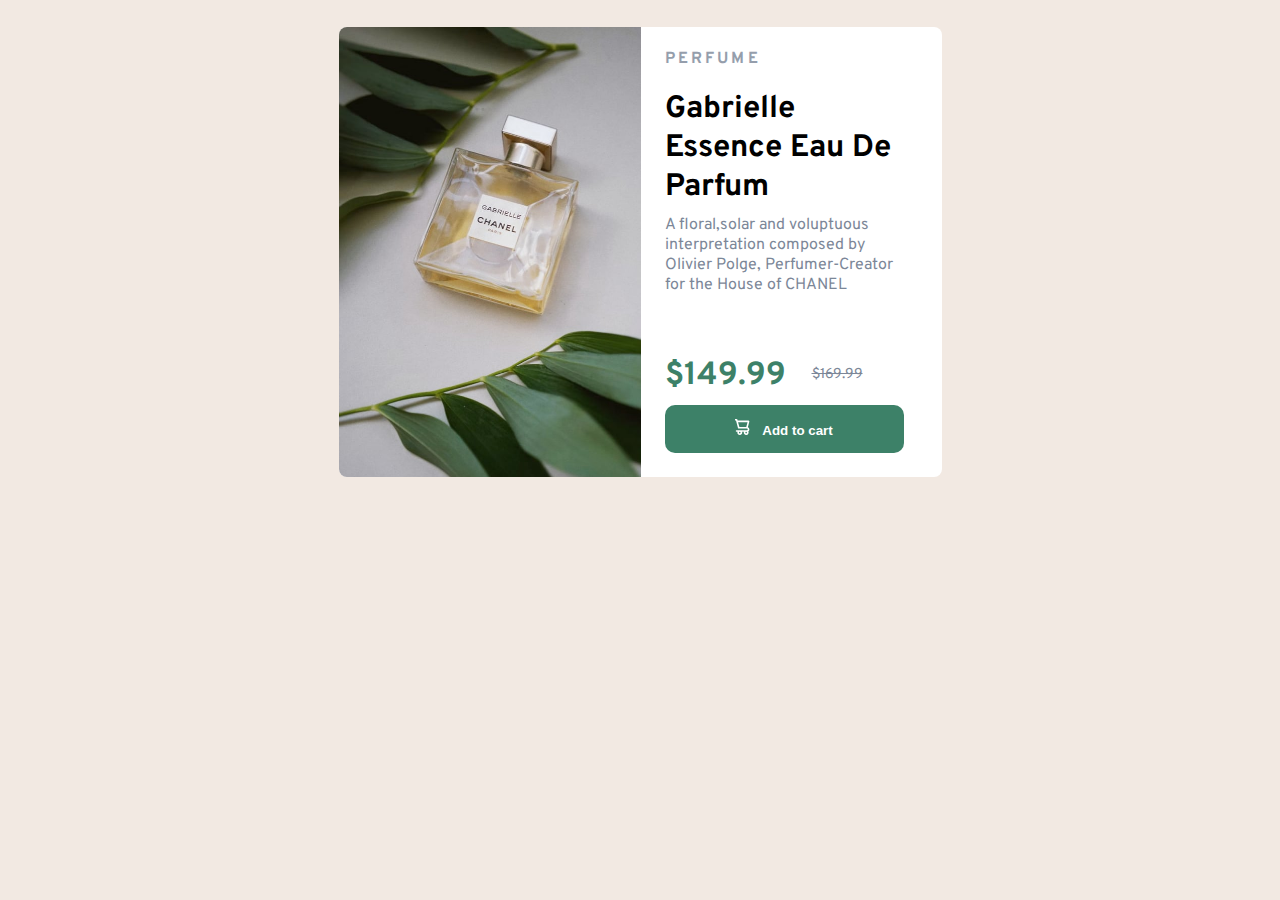
==== html/index.html @ 8795ed61 "First Commit" ====
<!DOCTYPE html>
<html lang="en">
<head>
  <meta charset="UTF-8">
  <meta name="viewport" content="width=device-width, initial-scale=1.0"> <!-- displays site properly based on user's device -->

  <link rel="icon" type="image/png" sizes="32x32" href="./images/favicon-32x32.png">
  
  <title>Frontend Mentor | Product preview card component</title>
  <!-- CSS only -->
<link href="https://cdn.jsdelivr.net/npm/bootstrap@5.2.0-beta1/dist/css/bootstrap.min.css" rel="stylesheet" integrity="sha384-0evHe/X+R7YkIZDRvuzKMRqM+OrBnVFBL6DOitfPri4tjfHxaWutUpFmBp4vmVor" crossorigin="anonymous">
  <!-- Feel free to remove these styles or customise in your own stylesheet 👍 -->
  <link rel="stylesheet" href="../css/styles.css">
</head>
    <body>
      <div class="card">
        <section class="section1">
        <div class="img-perfum">
        </div>
      </section>
      <section class="section2">
        <div class="content">
        <div class="text">
          <h2>PERFUME</h2>
          <h1> Gabrielle Essence Eau De Parfum</h1>
          <p> A floral,solar and voluptuous interpretation composed by Olivier Polge, Perfumer-Creator for the House of CHANEL</p>
        </div>
        <div class="prices">
          <span id="new-price"">$149.99</span> 
          <span id="old-price" >$169.99</span>
        </div>
        <div class="button-buy">
        <button> <img src="/images/icon-cart.svg" alt="cart" class="cart">Add to cart</button>
      </div>
      </div>
    </section>
      </div>
    </body>
</html>
---- css/styles.css ----
@import url("https://fonts.googleapis.com/css2?family=Overpass:wght@400;700&display=swap");

html {
  background-color: #f2e9e2;
  margin: 0;
  padding: 0;
}
body {
  font-family: "Overpass", sans-serif;
  box-sizing: border-box;
  background-color: #f2e9e2;
}
.card {
  max-width: 373px;
  max-height: 667px;
  margin: 27px auto;
  border-radius: 8px;
  box-sizing: border-box;
  background-color: hsl(0, 0%, 100%);
}
.img-perfum {
  background-image: url("/images/image-product-mobile.jpg");
  background-size: cover;
  width: 347px;
  height: 242px;
  margin: 27px auto 24px;
  border-radius: 10px;
}
.content {
  margin-left: 24px;
}
.text h2 {
  font-size: 1em;
  letter-spacing: 0.2rem;
  color: hsl(217, 12%, 63%);
}
h1 {
  font-size: 1.94em;

  font-weight: 700;
  max-width: 257px;
  max-height: 55px;
  margin-bottom: 26px;
}
.text p {
  color: hsl(217, 12%, 63%);
  font-size: 0.9em;
  width: 287px;
  height: 55px;
  margin-bottom: 56px;
}
.prices {
  display: flex;
  width: 196px;
  height: 25px;
  margin-bottom: 24px;
}
#new-price {
  color: #3d8168;
  font-weight: 700;
  font-size: 1.6em;
}
#old-price {
  text-decoration: line-through;
  color: hsl(216, 12%, 54%);
  font-size: 0.9em;
  margin-left: 26px;
  margin-top: 9px;
}
.button-buy {
  display: flex;
  padding: 0;
  margin: 0;
}
button img {
  margin-right: 12px;
}
button {
  width: 294px;
  height: 48px;
  background-color: #3d8168;
  margin-bottom: 28px;
  color: white;
  font-weight: 700;
  border-radius: 10px;
  border: none;
}
button:hover{
  background-color:#1d4134 ;
}

@media screen and (min-width: 1200px) {
  .card {
    overflow: hidden;
    max-width: 603px;
    max-height: 450px;
    display: grid;
    grid-template-columns: 1fr 1fr;
  }
  .img-perfum {
    background-image: url("/images/image-product-desktop.jpg");
    height: 450px;
    width: 302px;
    background-size: cover;
    margin-left: 0;
    margin-top: 0;
    border-radius: 0;
  }
  .content {
    width: 239px;
    height: 450px;
  }
  .text {
    margin: 22px auto;
  }
  .content h1 {
    width: 239px;
    height: 93px;
    margin-bottom: 27px;
  }
  .content p {
    font-size: 1em;
    color: hsl(216, 12%, 54%);
    width: 239px;
    height: 85px;
    margin-top: 70px;
  }
  .prices #new-price {
    font-size: 2em;
  }
}
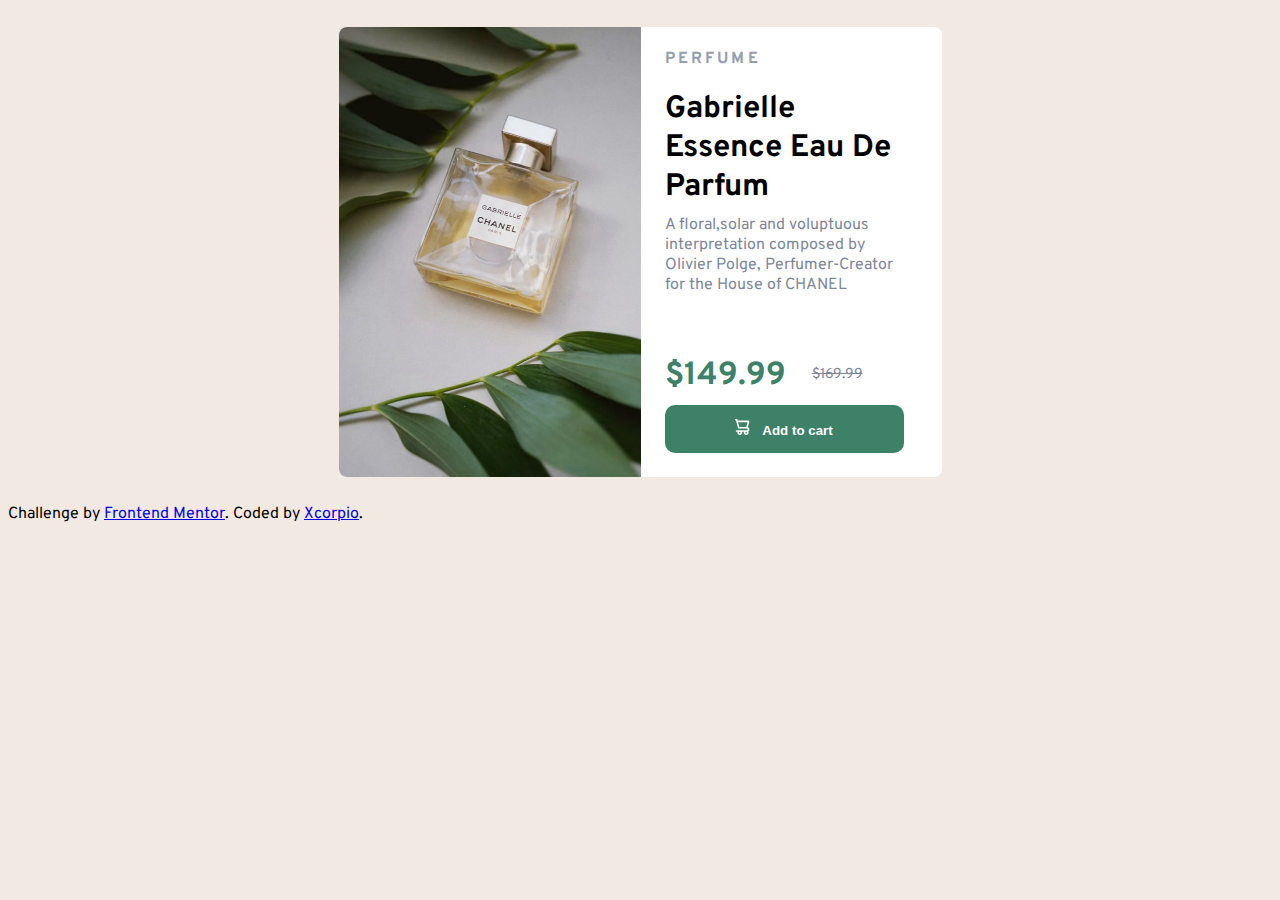
==== commit cd5e3324: "Update index.html" ====
--- a/html/index.html
+++ b/html/index.html
@@ -36,4 +36,10 @@
     </section>
       </div>
     </body>
-</html>+    <footer>
+      <p class="attribution">
+        Challenge by <a href="https://www.frontendmentor.io?ref=challenge" target="_blank">Frontend Mentor</a>.
+        Coded by <a href="#">Xcorpio</a>.
+      </p>
+    </footer>
+</html>
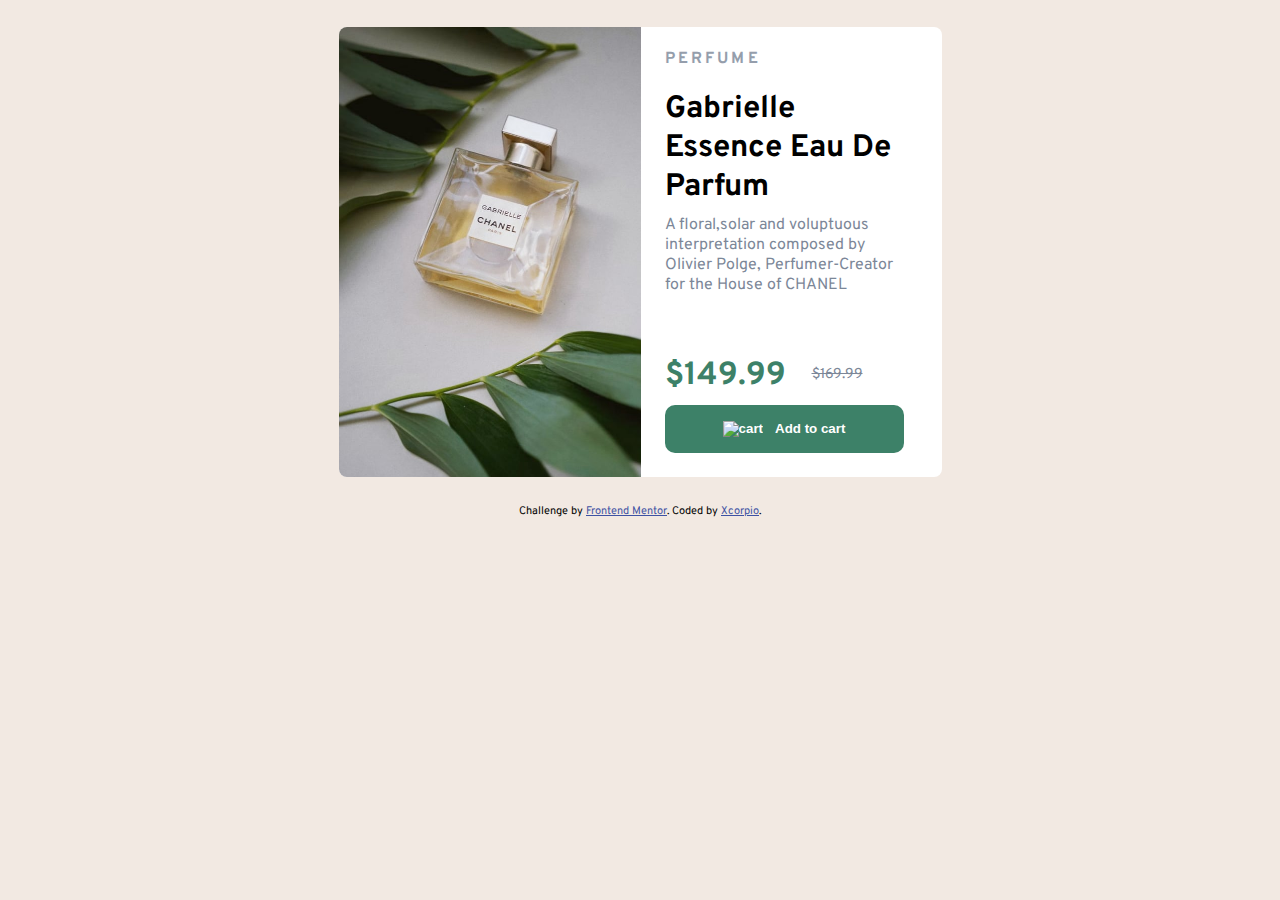
==== commit bd435c9e: "Update index.html" ====
--- a/html/index.html
+++ b/html/index.html
@@ -30,7 +30,7 @@
           <span id="old-price" >$169.99</span>
         </div>
         <div class="button-buy">
-        <button> <img src="/images/icon-cart.svg" alt="cart" class="cart">Add to cart</button>
+        <button> <img src="images/icon-cart.svg" alt="cart" class="cart">Add to cart</button>
       </div>
       </div>
     </section>
--- a/css/styles.css
+++ b/css/styles.css
@@ -88,6 +88,12 @@
 button:hover{
   background-color:#1d4134 ;
 }
+.attribution { 
+    font-size: 11px; text-align: center;
+}
+.attribution a {
+     color: hsl(228, 45%, 44%);
+}
 
 @media screen and (min-width: 1200px) {
   .card {
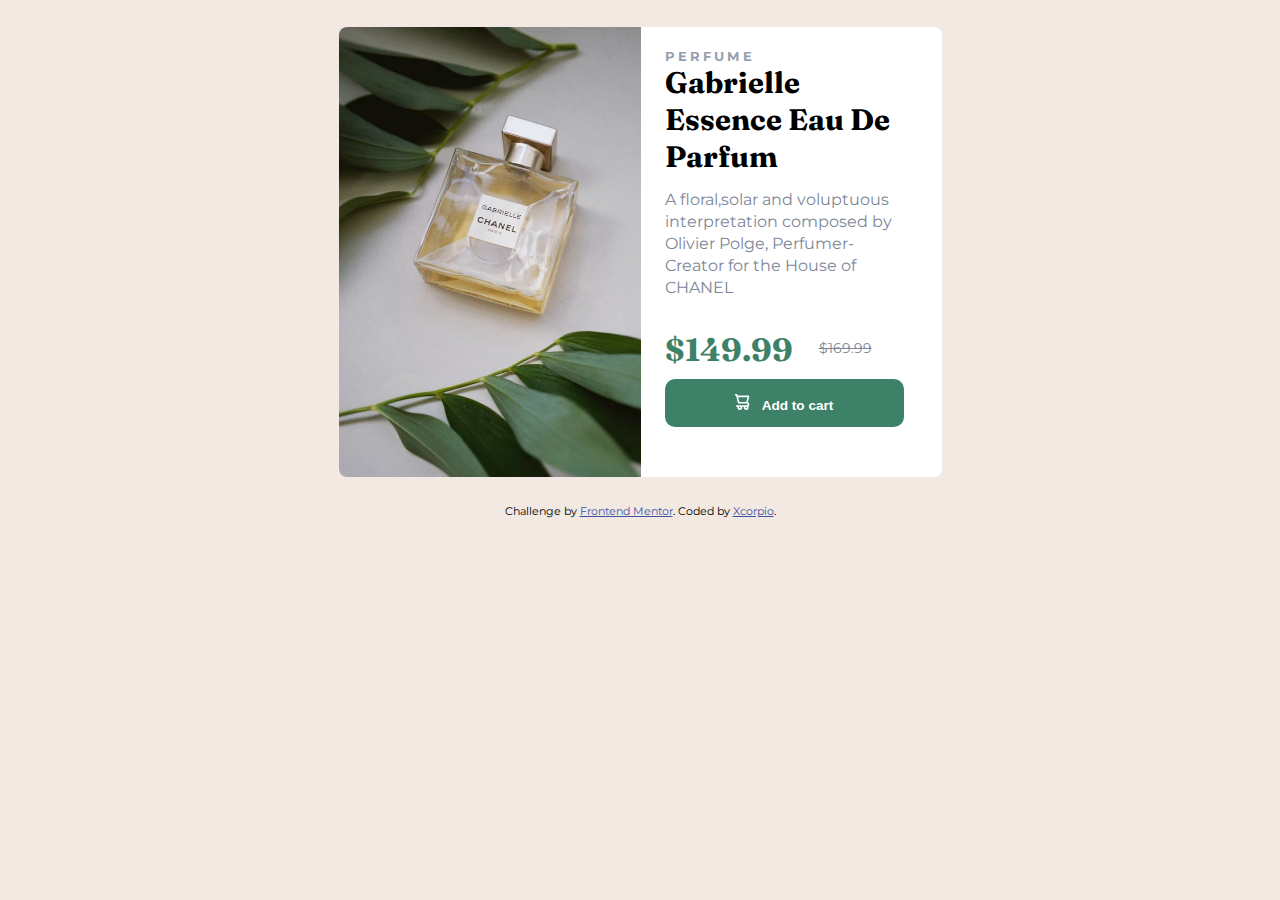
==== commit c3667bef: "Fix errors in text" ====
--- a/html/index.html
+++ b/html/index.html
@@ -30,7 +30,7 @@
           <span id="old-price" >$169.99</span>
         </div>
         <div class="button-buy">
-        <button> <img src="images/icon-cart.svg" alt="cart" class="cart">Add to cart</button>
+        <button> <img src="../images/icon-cart.svg" alt="cart" class="cart">Add to cart</button>
       </div>
       </div>
     </section>
--- a/css/styles.css
+++ b/css/styles.css
@@ -1,13 +1,16 @@
-@import url("https://fonts.googleapis.com/css2?family=Overpass:wght@400;700&display=swap");
-
+@import url('https://fonts.googleapis.com/css2?family=Montserrat:wght@500;700&display=swap');
+@import url('https://fonts.googleapis.com/css2?family=Fraunces:opsz,wght@9..144,700&display=swap');
+*{
+  margin: 0;
+  padding: 0;
+  box-sizing: border-box;
+}
 html {
   background-color: #f2e9e2;
-  margin: 0;
-  padding: 0;
+  
 }
 body {
-  font-family: "Overpass", sans-serif;
-  box-sizing: border-box;
+  font-family: 'Montserrat', sans-serif;
   background-color: #f2e9e2;
 }
 .card {
@@ -17,45 +20,49 @@
   border-radius: 8px;
   box-sizing: border-box;
   background-color: hsl(0, 0%, 100%);
+  overflow: hidden;
 }
 .img-perfum {
-  background-image: url("/images/image-product-mobile.jpg");
+  background-image: url("../images/image-product-mobile.jpg");
   background-size: cover;
-  width: 347px;
+  width: 373px;
   height: 242px;
-  margin: 27px auto 24px;
-  border-radius: 10px;
+  border-radius: 10px 0 0;
+  margin-bottom:25px ;
 }
 .content {
   margin-left: 24px;
 }
 .text h2 {
-  font-size: 1em;
+  font-size: 0.80em;
   letter-spacing: 0.2rem;
   color: hsl(217, 12%, 63%);
 }
 h1 {
-  font-size: 1.94em;
-
+  font-family: 'Fraunces', serif;
+  font-size: 1.85em;
   font-weight: 700;
   max-width: 257px;
   max-height: 55px;
-  margin-bottom: 26px;
+  margin-bottom: 28px;
 }
 .text p {
   color: hsl(217, 12%, 63%);
-  font-size: 0.9em;
+  font-size: 0.80em;
+  line-height: 22px;
   width: 287px;
   height: 55px;
   margin-bottom: 56px;
 }
 .prices {
+
   display: flex;
   width: 196px;
   height: 25px;
   margin-bottom: 24px;
 }
 #new-price {
+  font-family: 'Fraunces', serif;
   color: #3d8168;
   font-weight: 700;
   font-size: 1.6em;
@@ -82,6 +89,7 @@
   margin-bottom: 28px;
   color: white;
   font-weight: 700;
+  font-size: 0.85em;
   border-radius: 10px;
   border: none;
 }
@@ -104,7 +112,7 @@
     grid-template-columns: 1fr 1fr;
   }
   .img-perfum {
-    background-image: url("/images/image-product-desktop.jpg");
+    background-image: url("../images/image-product-desktop.jpg");
     height: 450px;
     width: 302px;
     background-size: cover;
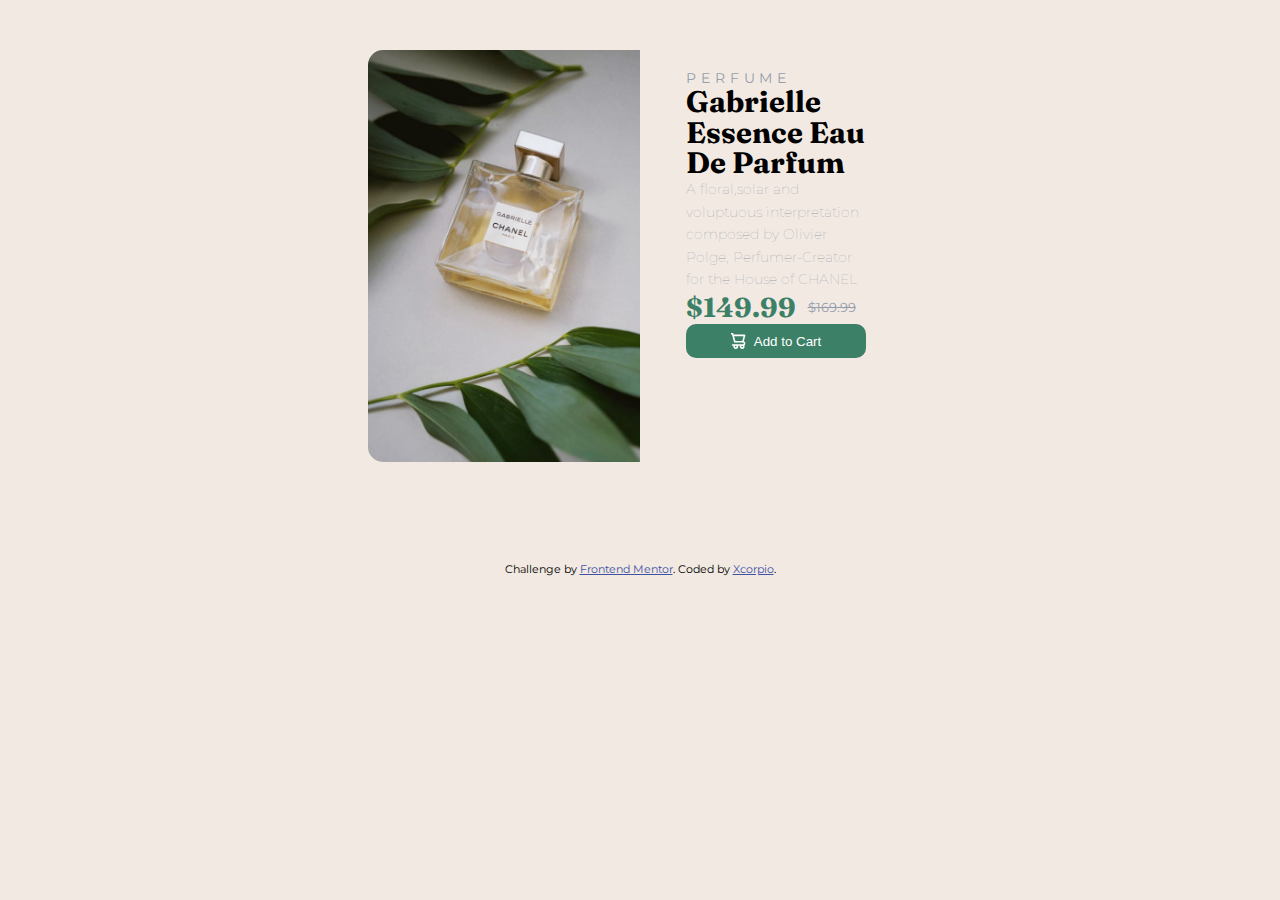
==== commit bdfed902: "Edito texto para ver mejora" ====
--- a/html/index.html
+++ b/html/index.html
@@ -13,7 +13,43 @@
   <link rel="stylesheet" href="../css/styles.css">
 </head>
     <body>
-      <div class="card">
+        <section class="section">
+          <article class="card">
+            <div class="img-container">
+              <picture>
+                <source srcset="../images/image-product-mobile.jpg" media="(max-width: 562px)">
+                <source srcset="../images/image-product-desktop.jpg" media="(min-width: 563px)">
+                <img class="card__img" src="../images/image-product-mobile.jpg" alt="Image parfum mobile">
+              </picture>
+            </div>
+            <div class="description-container">
+              <p class="card__footer-image">PERFUME</p>
+              <h1>Gabrielle Essence Eau De Parfum</h1>
+              <p class="card__description">A floral,solar and voluptuous interpretation composed by Olivier Polge, Perfumer-Creator for the House of CHANEL</p>
+              <div class="price-container">
+                <p class="card__new-price">$149.99</p>
+                <p class="card__old-price">$169.99</p>             
+              </div>
+              <button class="card__btn"> <img src="../images//icon-cart.svg" alt="icon cart">Add to Cart </button>
+            </div>
+          </article>
+        </section>
+
+
+      
+    </body>
+    <footer>
+      <p class="attribution">
+        Challenge by <a href="https://www.frontendmentor.io?ref=challenge" target="_blank">Frontend Mentor</a>.
+        Coded by <a href="https://github.com/MiguelLedesmaC">Xcorpio</a>.
+      </p>
+    </footer>
+</html>
+
+
+<!-- Inicios de programación
+  
+  <div class="card">
         <section class="section1">
         <div class="img-perfum">
         </div>
@@ -34,12 +70,4 @@
       </div>
       </div>
     </section>
-      </div>
-    </body>
-    <footer>
-      <p class="attribution">
-        Challenge by <a href="https://www.frontendmentor.io?ref=challenge" target="_blank">Frontend Mentor</a>.
-        Coded by <a href="#">Xcorpio</a>.
-      </p>
-    </footer>
-</html>
+      </div> -->--- a/css/styles.css
+++ b/css/styles.css
@@ -1,5 +1,6 @@
 @import url('https://fonts.googleapis.com/css2?family=Montserrat:wght@500;700&display=swap');
 @import url('https://fonts.googleapis.com/css2?family=Fraunces:opsz,wght@9..144,700&display=swap');
+/* Codigo nuevo 6 meses después */
 *{
   margin: 0;
   padding: 0;
@@ -12,8 +13,92 @@
 body {
   font-family: 'Montserrat', sans-serif;
   background-color: #f2e9e2;
+  padding: 50px 0;
+}
+section {
+display: flex;
+align-items: center;
+justify-content: center;
+margin-bottom: 100px;
 }
 .card {
+  width: 80%;
+  max-width: 544px;
+  display: grid;
+  grid-template-columns: repeat(auto-fill,minmax(13rem,2fr));
+  border-radius: 15px;
+  overflow: hidden;
+}
+.card__img {
+  width: 100%;
+  height: 100%;
+  background-size: cover;
+}
+.card__footer-image {
+  font-size: .9rem;
+  letter-spacing: .3rem;
+  color:  hsl(217, 12%, 63%);
+}
+.description-container {
+  padding: 1.2rem 2.9rem;
+}
+h1 {
+  font-size: 1.85rem;
+  font-family: Fraunces;
+  font-weight: 700;
+  line-height: 1.9rem;
+}
+.card__description {
+  font-weight: 100;
+  font-size: .85rem;
+  color: hsl(217, 12%, 63%);
+  line-height: 1.4rem;
+}
+.price-container {
+  display: flex;
+  align-items: center;
+  gap: .7rem;
+}
+.card__new-price {
+  font-family: Fraunces;
+  font-size: 1.7rem;
+  font-weight: 700;
+  color: hsl(158, 36%, 37%);
+}
+.card__old-price {
+  font-size: .8rem;
+  text-decoration: line-through;
+  color: hsl(217, 12%, 63%);
+}
+.card__btn {
+  display: flex;
+  align-items: center;
+  justify-content: center;
+  gap: .5rem;
+  width: 100%;
+  padding: 9px;
+  border-radius: 10px;
+  background-color: hsl(158, 36%, 37%);
+  color: white;
+  border: none;
+}
+button:hover{
+  background-color:#1d4134 ;
+}
+.attribution { 
+    font-size: 11px; text-align: center;
+}
+.attribution a {
+     color: hsl(228, 45%, 44%);
+}
+
+
+
+
+
+
+/*En mis inicios de programacion*/
+/* .card {
   max-width: 373px;
   max-height: 667px;
   margin: 27px auto;
@@ -142,4 +227,4 @@
   .prices #new-price {
     font-size: 2em;
   }
-}
+} */
